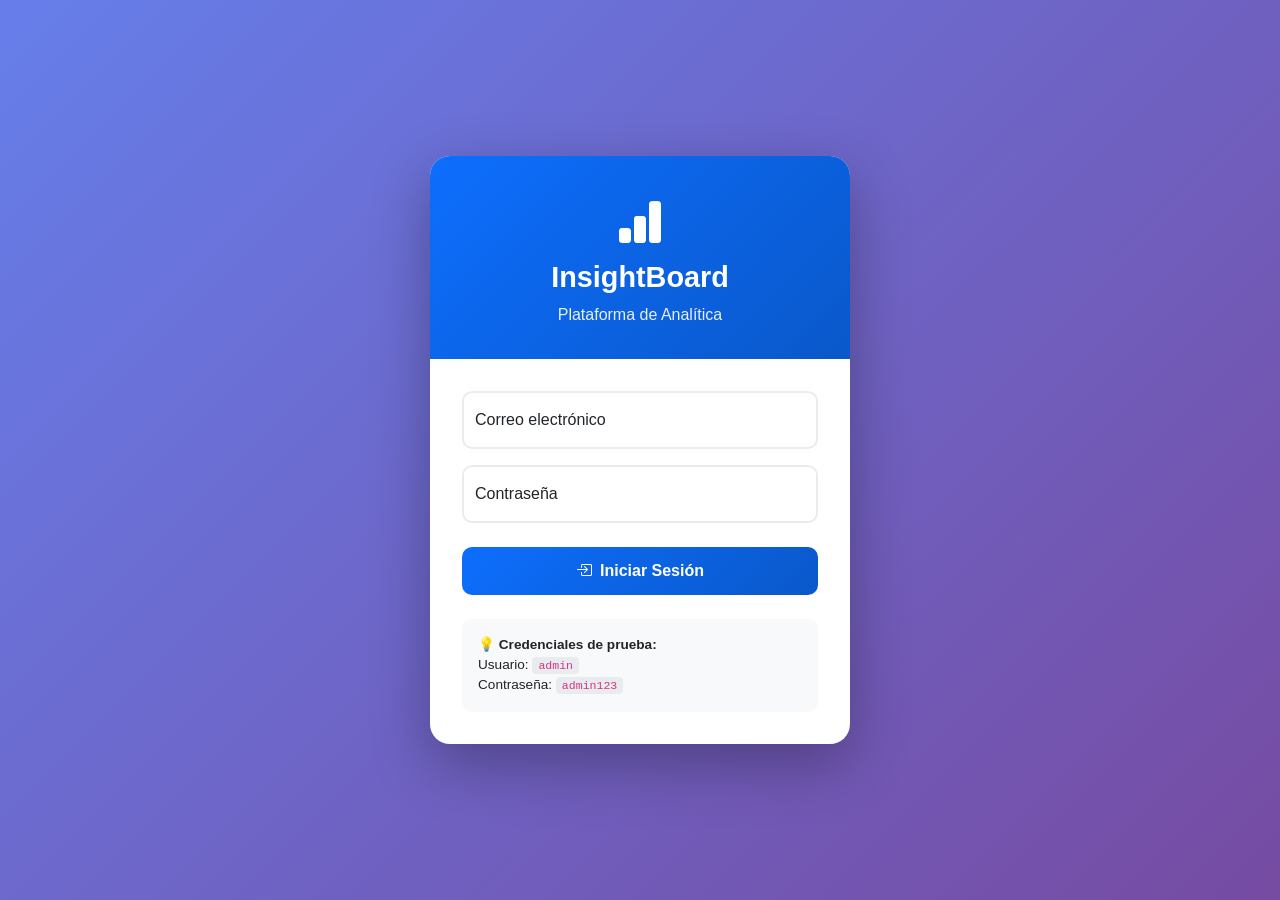
==== frontend/events.html @ f8fd6514 "Initial commit: InsightBoard Django REST API + Bootstrap frontend" ====
<!DOCTYPE html>
<html lang="es">
<head>
    <meta charset="UTF-8">
    <meta name="viewport" content="width=device-width, initial-scale=1.0">
    <title>InsightBoard - Eventos</title>
    <link href="https://cdn.jsdelivr.net/npm/bootstrap@5.3.2/dist/css/bootstrap.min.css" rel="stylesheet">
    <link href="https://cdn.jsdelivr.net/npm/bootstrap-icons@1.11.1/font/bootstrap-icons.css" rel="stylesheet">
    <link href="css/style.css" rel="stylesheet">
</head>
<body>
    <nav class="navbar navbar-expand-lg navbar-dark bg-primary">
        <div class="container">
            <a class="navbar-brand" href="index.html">
                <i class="bi bi-bar-chart-fill me-2"></i>InsightBoard
            </a>
            <button class="navbar-toggler" type="button" data-bs-toggle="collapse" data-bs-target="#navbarNav">
                <span class="navbar-toggler-icon"></span>
            </button>
            <div class="collapse navbar-collapse" id="navbarNav">
                <ul class="navbar-nav me-auto">
                    <li class="nav-item">
                        <a class="nav-link" href="index.html"><i class="bi bi-house me-1"></i>Dashboard</a>
                    </li>
                    <li class="nav-item">
                        <a class="nav-link active" href="events.html"><i class="bi bi-calendar-event me-1"></i>Eventos</a>
                    </li>
                    <li class="nav-item">
                        <a class="nav-link" href="reports.html"><i class="bi bi-file-earmark-text me-1"></i>Reportes</a>
                    </li>
                </ul>
                <span id="nav-user" class="navbar-text">
                    <a href="login.html" class="btn btn-sm btn-outline-light">
                        <i class="bi bi-box-arrow-in-right me-1"></i>Iniciar Sesión
                    </a>
                </span>
            </div>
        </div>
    </nav>

    <div class="container mt-4">
        <div class="row mb-4">
            <div class="col">
                <h2><i class="bi bi-calendar-event me-2"></i>Registrar Evento</h2>
                <p class="text-muted">Agrega nuevos eventos a tu base de datos</p>
            </div>
        </div>

        <div class="row">
            <div class="col-lg-4 mb-4">
                <div class="card">
                    <div class="card-header bg-white">
                        <h5 class="mb-0"><i class="bi bi-plus-circle me-2"></i>Nuevo Evento</h5>
                    </div>
                    <div class="card-body">
                        <form id="eventForm">
                            <div class="mb-3">
                                <label for="eventSource" class="form-label">Fuente de Datos</label>
                                <select class="form-select" id="eventSource" required>
                                    <option value="">Selecciona una fuente...</option>
                                    <option value="Tienda Online">Tienda Online</option>
                                    <option value="App Móvil">App Móvil</option>
                                    <option value="Sitio Web">Sitio Web</option>
                                </select>
                            </div>
                            <div class="mb-3">
                                <label for="eventType" class="form-label">Tipo de Evento</label>
                                <input type="text" class="form-control" id="eventType" placeholder="Ej: compra, visita, click" required>
                            </div>
                            <div class="mb-3">
                                <label for="eventPayload" class="form-label">Datos Extra (JSON)</label>
                                <textarea class="form-control" id="eventPayload" rows="3" placeholder='{"producto": "camisa", "precio": 25}'></textarea>
                                <div class="form-text">Datos adicionales en formato JSON (opcional)</div>
                            </div>
                            <button type="submit" class="btn btn-primary w-100">
                                <i class="bi bi-save me-2"></i>Guardar Evento
                            </button>
                        </form>
                        <div id="formAlert" class="mt-3" style="display: none;"></div>
                    </div>
                </div>
            </div>
            <div class="col-lg-8 mb-4">
                <div class="card">
                    <div class="card-header bg-white d-flex justify-content-between align-items-center">
                        <h5 class="mb-0"><i class="bi bi-list-ul me-2"></i>Eventos Recientes</h5>
                        <button class="btn btn-sm btn-outline-primary" onclick="loadEvents()">
                            <i class="bi bi-arrow-clockwise me-1"></i>Actualizar
                        </button>
                    </div>
                    <div class="card-body">
                        <div class="table-responsive">
                            <table class="table table-hover">
                                <thead>
                                    <tr>
                                        <th>ID</th>
                                        <th>Tipo</th>
                                        <th>Fuente</th>
                                        <th>Datos</th>
                                        <th>Fecha</th>
                                    </tr>
                                </thead>
                                <tbody id="eventsTable">
                                    <tr><td colspan="5" class="text-center">Cargando...</td></tr>
                                </tbody>
                            </table>
                        </div>
                    </div>
                </div>
            </div>
        </div>
    </div>

    <footer class="mt-5 py-4 bg-light">
        <div class="container text-center text-muted">
            <small>InsightBoard - Plataforma de Analítica - 2026</small>
        </div>
    </footer>

    <script src="https://cdn.jsdelivr.net/npm/bootstrap@5.3.2/dist/js/bootstrap.bundle.min.js"></script>
    <script src="js/auth.js"></script>
    <script src="js/app.js"></script>
    <script>
        AUTH.requireAuth();
        AUTH.updateNavbar();

        document.getElementById('eventForm').addEventListener('submit', async function(e) {
            e.preventDefault();

            const source = document.getElementById('eventSource').value;
            const eventType = document.getElementById('eventType').value;
            let payload = {};
            try {
                const payloadText = document.getElementById('eventPayload').value;
                if (payloadText) payload = JSON.parse(payloadText);
            } catch (err) {
                payload = { raw: document.getElementById('eventPayload').value };
            }

            try {
                await AUTH.apiPost('/events/ingest/', { source, event_type: eventType, payload });
                showAlert('Evento guardado correctamente', 'success');
                document.getElementById('eventForm').reset();
                loadEvents();
            } catch (error) {
                showAlert('Error: ' + error.message, 'danger');
            }
        });

        function showAlert(message, type) {
            const alert = document.getElementById('formAlert');
            alert.className = `alert alert-${type} mt-3`;
            alert.innerHTML = message;
            alert.style.display = 'block';
            setTimeout(() => { alert.style.display = 'none'; }, 3000);
        }

        async function loadEvents() {
            try {
                const data = await AUTH.apiGet('/events/list/?days=30&page_size=20');
                const tbody = document.getElementById('eventsTable');

                if (data.results && data.results.length > 0) {
                    tbody.innerHTML = data.results.map(event => `
                        <tr>
                            <td>${event.id}</td>
                            <td><span class="badge bg-primary">${event.event_type}</span></td>
                            <td>${event.source ? event.source.name : '-'}</td>
                            <td><code>${JSON.stringify(event.payload).substring(0, 30)}...</code></td>
                            <td>${formatDate(event.created_at)}</td>
                        </tr>
                    `).join('');
                } else {
                    tbody.innerHTML = '<tr><td colspan="5" class="text-center text-muted">No hay eventos</td></tr>';
                }
            } catch (error) {
                console.error('Error:', error);
                document.getElementById('eventsTable').innerHTML = '<tr><td colspan="5" class="text-center text-danger">Error al cargar</td></tr>';
            }
        }

        loadEvents();
    </script>
</body>
</html>
---- frontend/css/style.css ----
body {
    font-family: 'Segoe UI', Tahoma, Geneva, Verdana, sans-serif;
    background-color: #f8f9fa;
}

.navbar-brand {
    font-weight: bold;
    font-size: 1.3rem;
}

.nav-link {
    font-weight: 500;
}

.nav-link.active {
    font-weight: 600;
}

.card {
    border: none;
    border-radius: 12px;
    box-shadow: 0 2px 8px rgba(0,0,0,0.08);
    transition: transform 0.2s, box-shadow 0.2s;
}

.card:hover {
    transform: translateY(-2px);
    box-shadow: 0 4px 12px rgba(0,0,0,0.12);
}

.card-header {
    border-bottom: 1px solid #eee;
    border-radius: 12px 12px 0 0 !important;
    font-weight: 600;
}

footer {
    margin-top: auto;
}

.badge {
    font-weight: 500;
}

code {
    background-color: #e9ecef;
    padding: 2px 6px;
    border-radius: 4px;
    font-size: 0.85em;
}

.btn {
    border-radius: 8px;
    font-weight: 500;
}

.table th {
    font-weight: 600;
    color: #495057;
    border-bottom: 2px solid #dee2e6;
}

.table td {
    vertical-align: middle;
}

.alert {
    border-radius: 8px;
}

canvas {
    max-height: 400px;
}

@media (max-width: 768px) {
    .navbar-brand {
        font-size: 1.1rem;
    }
    
    .card {
        margin-bottom: 1rem;
    }
}
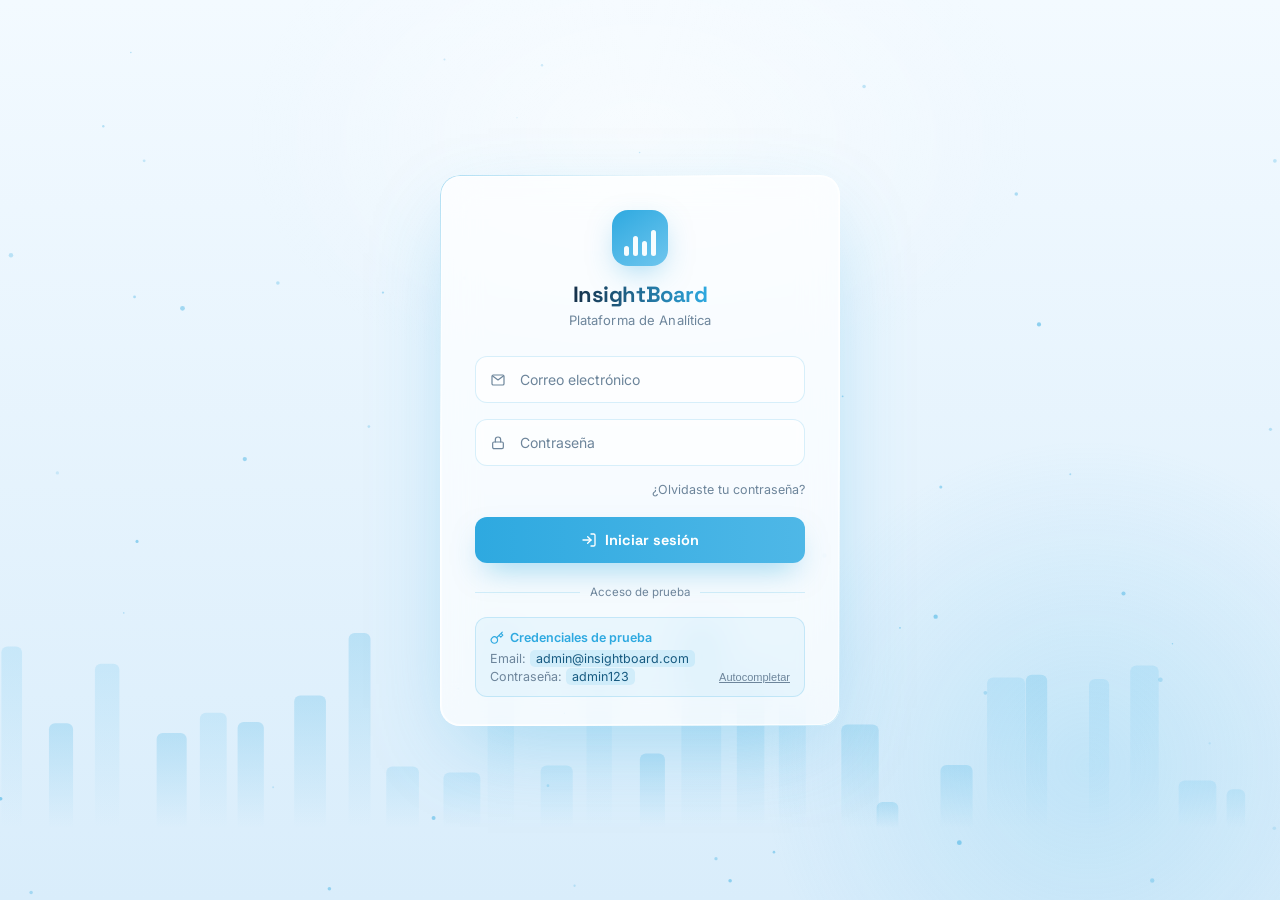
==== commit 8a342d3f: "DB URL, nullable creator, frontend & Docker updates Add DATABASE_URL parsing to settings; fall back " ====
--- a/frontend/events.html
+++ b/frontend/events.html
@@ -7,6 +7,15 @@
     <link href="https://cdn.jsdelivr.net/npm/bootstrap@5.3.2/dist/css/bootstrap.min.css" rel="stylesheet">
     <link href="https://cdn.jsdelivr.net/npm/bootstrap-icons@1.11.1/font/bootstrap-icons.css" rel="stylesheet">
     <link href="css/style.css" rel="stylesheet">
+    <style>
+        .step-block { border: 1px solid #e9ecef; border-radius: 12px; padding: 1rem; background: #fafbfc; }
+        .step-title { font-weight: 600; margin-bottom: 0.5rem; display: flex; align-items: center; gap: 0.5rem; }
+        .step-badge { background: linear-gradient(135deg, #0d6efd, #764ba2); color: #fff; border-radius: 20px; padding: 0.15rem 0.65rem; font-size: 0.75rem; font-weight: 700; }
+        .payload-rows { display: flex; flex-direction: column; gap: 0.5rem; }
+        .payload-row { display: flex; gap: 0.5rem; align-items: center; }
+        .payload-row input { flex: 1; }
+        .payload-row .btn-remove { flex: 0 0 auto; }
+    </style>
 </head>
 <body>
     <nav class="navbar navbar-expand-lg navbar-dark bg-primary">
@@ -54,24 +63,53 @@
                     </div>
                     <div class="card-body">
                         <form id="eventForm">
-                            <div class="mb-3">
-                                <label for="eventSource" class="form-label">Fuente de Datos</label>
+                            <div class="step-block mb-3">
+                                <div class="step-title">
+                                    <span class="step-badge">Paso 1</span> Fuente de Datos
+                                </div>
                                 <select class="form-select" id="eventSource" required>
-                                    <option value="">Selecciona una fuente...</option>
+                                    <option value="">Selecciona de dónde viene el dato...</option>
                                     <option value="Tienda Online">Tienda Online</option>
                                     <option value="App Móvil">App Móvil</option>
                                     <option value="Sitio Web">Sitio Web</option>
                                 </select>
+                                <div class="form-text">¿Desde qué canal ocurrió el evento?</div>
                             </div>
-                            <div class="mb-3">
-                                <label for="eventType" class="form-label">Tipo de Evento</label>
+
+                            <div class="step-block mb-3">
+                                <div class="step-title">
+                                    <span class="step-badge">Paso 2</span> Tipo de Evento
+                                </div>
                                 <input type="text" class="form-control" id="eventType" placeholder="Ej: compra, visita, click" required>
+                                <div class="form-text">¿Qué acción hizo el usuario?</div>
                             </div>
-                            <div class="mb-3">
-                                <label for="eventPayload" class="form-label">Datos Extra (JSON)</label>
-                                <textarea class="form-control" id="eventPayload" rows="3" placeholder='{"producto": "camisa", "precio": 25}'></textarea>
-                                <div class="form-text">Datos adicionales en formato JSON (opcional)</div>
+
+                            <div class="step-block mb-4">
+                                <div class="step-title">
+                                    <span class="step-badge">Paso 3</span> Datos extra del evento <span class="text-muted small">(opcional)</span>
+                                </div>
+
+                                <label class="form-label mt-2">¿Qué evento quieres registrar?</label>
+                                <div class="d-flex gap-2 mb-2">
+                                    <button type="button" class="btn btn-sm btn-outline-primary flex-fill" onclick="loadTemplate('compra')">🛒 Compra</button>
+                                    <button type="button" class="btn btn-sm btn-outline-primary flex-fill" onclick="loadTemplate('visita')">👁 Visita</button>
+                                    <button type="button" class="btn btn-sm btn-outline-primary flex-fill" onclick="loadTemplate('click')">🖱 Click</button>
+                                </div>
+                                <div class="form-text mb-2">Elige un ejemplo para guiarte. Luego añade, edita o borra los datos.</div>
+
+                                <label class="form-label mt-2">O elige un producto de la tienda:</label>
+                                <select class="form-select mb-2" id="productSelect" onchange="selectProduct(this)">
+                                    <option value="">— Selecciona un producto —</option>
+                                </select>
+                                <div class="form-text mb-2">Al elegir un producto se rellenan solos sus datos.</div>
+
+                                <div id="payloadRows" class="payload-rows"></div>
+                                <button type="button" class="btn btn-sm btn-outline-success w-100" onclick="addPayloadRow()">
+                                    <i class="bi bi-plus-lg me-1"></i>Añadir dato
+                                </button>
+                                <div class="form-text mt-2">Cada dato tiene un <b>nombre</b> y un <b>valor</b>. Ejemplo: nombre = <code>producto</code>, valor = <code>camisa</code>.</div>
                             </div>
+
                             <button type="submit" class="btn btn-primary w-100">
                                 <i class="bi bi-save me-2"></i>Guardar Evento
                             </button>
@@ -129,13 +167,7 @@
 
             const source = document.getElementById('eventSource').value;
             const eventType = document.getElementById('eventType').value;
-            let payload = {};
-            try {
-                const payloadText = document.getElementById('eventPayload').value;
-                if (payloadText) payload = JSON.parse(payloadText);
-            } catch (err) {
-                payload = { raw: document.getElementById('eventPayload').value };
-            }
+            const payload = buildPayload();
 
             try {
                 await AUTH.apiPost('/events/ingest/', { source, event_type: eventType, payload });
@@ -146,6 +178,78 @@
                 showAlert('Error: ' + error.message, 'danger');
             }
         });
+
+        const TEMPLATES = {
+            compra: { eventType: 'compra', fields: [['producto', 'camisa'], ['precio', '25'], ['cantidad', '1']] },
+            visita: { eventType: 'visita', fields: [['pagina', 'inicio'], ['dispositivo', 'movil']] },
+            click:  { eventType: 'click',  fields: [['boton', 'comprar'], ['seccion', 'promociones']] },
+        };
+
+        const PRODUCTS = [
+            ['camisa', 20], ['pantalon', 35], ['zapatos', 55], ['gorra', 15], ['chaqueta', 70],
+            ['vestido', 45], ['shorts', 25], ['bufanda', 12], ['sudadera', 40], ['botas', 65],
+            ['blusa', 28], ['jeans', 50], ['falda', 30], ['abrigo', 90], ['camiseta', 18],
+        ];
+
+        (function populateProducts() {
+            const sel = document.getElementById('productSelect');
+            PRODUCTS.forEach(([name, price]) => {
+                const opt = document.createElement('option');
+                opt.value = name;
+                opt.textContent = `${name} — $${price}`;
+                sel.appendChild(opt);
+            });
+        })();
+
+        function selectProduct(select) {
+            const name = select.value;
+            if (!name) return;
+            const product = PRODUCTS.find(p => p[0] === name);
+            if (!product) return;
+            document.getElementById('eventType').value = 'compra';
+            const rows = document.getElementById('payloadRows');
+            rows.innerHTML = '';
+            addPayloadRow('producto', product[0]);
+            addPayloadRow('precio', String(product[1]));
+            addPayloadRow('cantidad', '1');
+        }
+
+        function loadTemplate(type) {
+            const t = TEMPLATES[type];
+            if (!t) return;
+            document.getElementById('eventType').value = t.eventType;
+            const rows = document.getElementById('payloadRows');
+            rows.innerHTML = '';
+            t.fields.forEach(([name, value]) => addPayloadRow(name, value));
+        }
+
+        function addPayloadRow(name = '', value = '') {
+            const row = document.createElement('div');
+            row.className = 'payload-row';
+            row.innerHTML = `
+                <input type="text" class="form-control" placeholder="Nombre del dato" value="${escapeAttr(name)}">
+                <input type="text" class="form-control" placeholder="Valor" value="${escapeAttr(value)}">
+                <button type="button" class="btn btn-sm btn-outline-danger btn-remove" onclick="this.closest('.payload-row').remove()">
+                    <i class="bi bi-trash"></i>
+                </button>
+            `;
+            document.getElementById('payloadRows').appendChild(row);
+        }
+
+        function escapeAttr(str) {
+            return String(str).replace(/"/g, '&quot;');
+        }
+
+        function buildPayload() {
+            const payload = {};
+            document.querySelectorAll('#payloadRows .payload-row').forEach(row => {
+                const inputs = row.querySelectorAll('input');
+                const name = inputs[0].value.trim();
+                const value = inputs[1].value.trim();
+                if (name) payload[name] = value;
+            });
+            return payload;
+        }
 
         function showAlert(message, type) {
             const alert = document.getElementById('formAlert');
@@ -179,6 +283,7 @@
             }
         }
 
+        addPayloadRow();
         loadEvents();
     </script>
 </body>
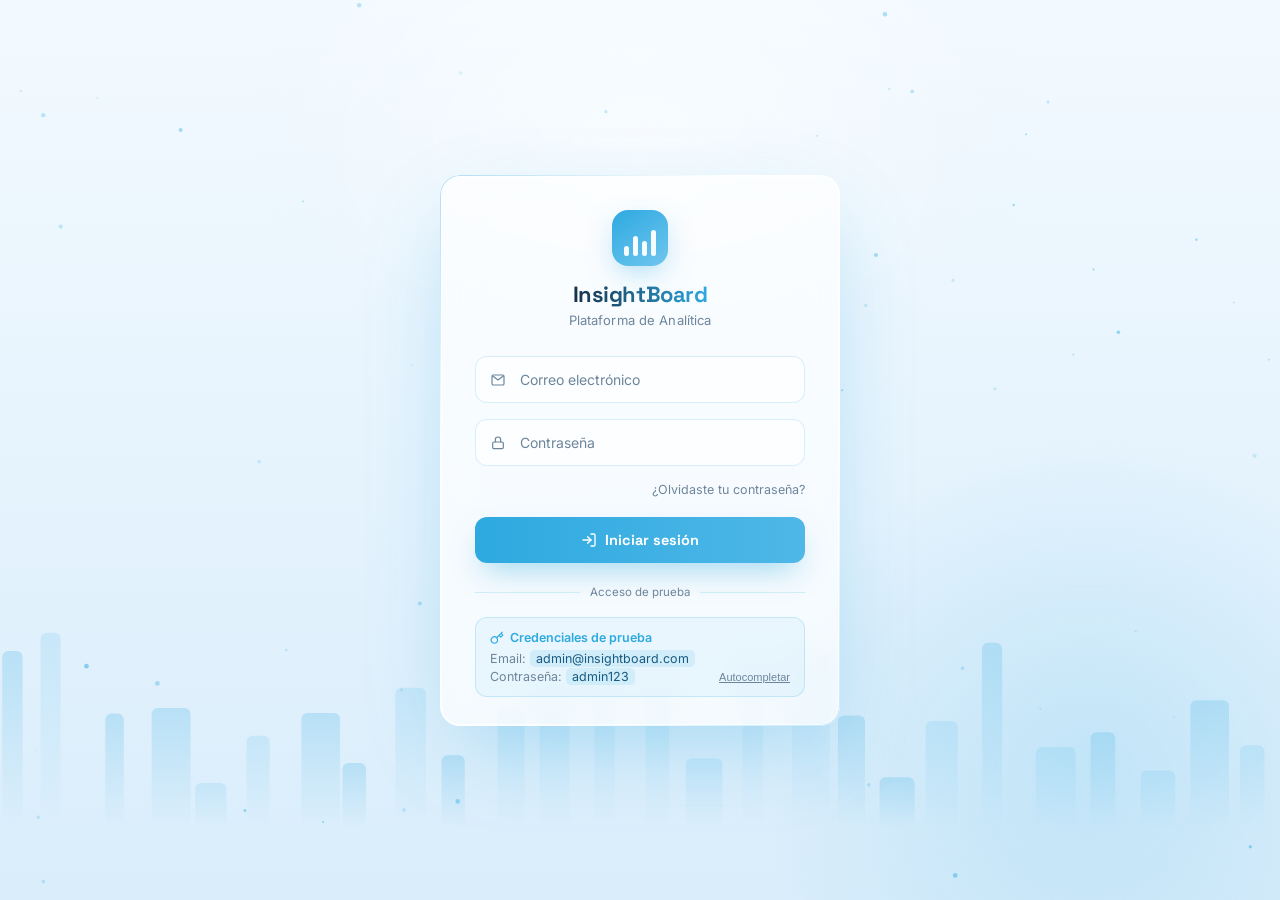
==== commit 4e68d24a: "refactor: auditoria completa - seguridad 8 capas, XSS fixes, limpieza de codigo duplicado, Docker se" ====
--- a/frontend/events.html
+++ b/frontend/events.html
@@ -196,7 +196,7 @@
             PRODUCTS.forEach(([name, price]) => {
                 const opt = document.createElement('option');
                 opt.value = name;
-                opt.textContent = `${name} — $${price}`;
+                opt.textContent = `${name} - $${price}`;
                 sel.appendChild(opt);
             });
         })();
@@ -226,18 +226,28 @@
         function addPayloadRow(name = '', value = '') {
             const row = document.createElement('div');
             row.className = 'payload-row';
-            row.innerHTML = `
-                <input type="text" class="form-control" placeholder="Nombre del dato" value="${escapeAttr(name)}">
-                <input type="text" class="form-control" placeholder="Valor" value="${escapeAttr(value)}">
-                <button type="button" class="btn btn-sm btn-outline-danger btn-remove" onclick="this.closest('.payload-row').remove()">
-                    <i class="bi bi-trash"></i>
-                </button>
-            `;
+            const inputName = document.createElement('input');
+            inputName.type = 'text';
+            inputName.className = 'form-control';
+            inputName.placeholder = 'Nombre del dato';
+            inputName.value = name;
+
+            const inputValue = document.createElement('input');
+            inputValue.type = 'text';
+            inputValue.className = 'form-control';
+            inputValue.placeholder = 'Valor';
+            inputValue.value = value;
+
+            const btnRemove = document.createElement('button');
+            btnRemove.type = 'button';
+            btnRemove.className = 'btn btn-sm btn-outline-danger btn-remove';
+            btnRemove.innerHTML = '<i class="bi bi-trash"></i>';
+            btnRemove.onclick = function() { row.remove(); };
+
+            row.appendChild(inputName);
+            row.appendChild(inputValue);
+            row.appendChild(btnRemove);
             document.getElementById('payloadRows').appendChild(row);
-        }
-
-        function escapeAttr(str) {
-            return String(str).replace(/"/g, '&quot;');
         }
 
         function buildPayload() {
@@ -254,7 +264,7 @@
         function showAlert(message, type) {
             const alert = document.getElementById('formAlert');
             alert.className = `alert alert-${type} mt-3`;
-            alert.innerHTML = message;
+            alert.textContent = message;
             alert.style.display = 'block';
             setTimeout(() => { alert.style.display = 'none'; }, 3000);
         }
@@ -265,15 +275,18 @@
                 const tbody = document.getElementById('eventsTable');
 
                 if (data.results && data.results.length > 0) {
-                    tbody.innerHTML = data.results.map(event => `
-                        <tr>
+                    tbody.innerHTML = data.results.map(event => {
+                        const eventType = escapeHtml(event.event_type || '');
+                        const sourceName = escapeHtml(event.source ? event.source.name : '-');
+                        const payload = escapeHtml(JSON.stringify(event.payload).substring(0, 30));
+                        return `<tr>
                             <td>${event.id}</td>
-                            <td><span class="badge bg-primary">${event.event_type}</span></td>
-                            <td>${event.source ? event.source.name : '-'}</td>
-                            <td><code>${JSON.stringify(event.payload).substring(0, 30)}...</code></td>
+                            <td><span class="badge bg-primary">${eventType}</span></td>
+                            <td>${sourceName}</td>
+                            <td><code>${payload}...</code></td>
                             <td>${formatDate(event.created_at)}</td>
-                        </tr>
-                    `).join('');
+                        </tr>`;
+                    }).join('');
                 } else {
                     tbody.innerHTML = '<tr><td colspan="5" class="text-center text-muted">No hay eventos</td></tr>';
                 }
